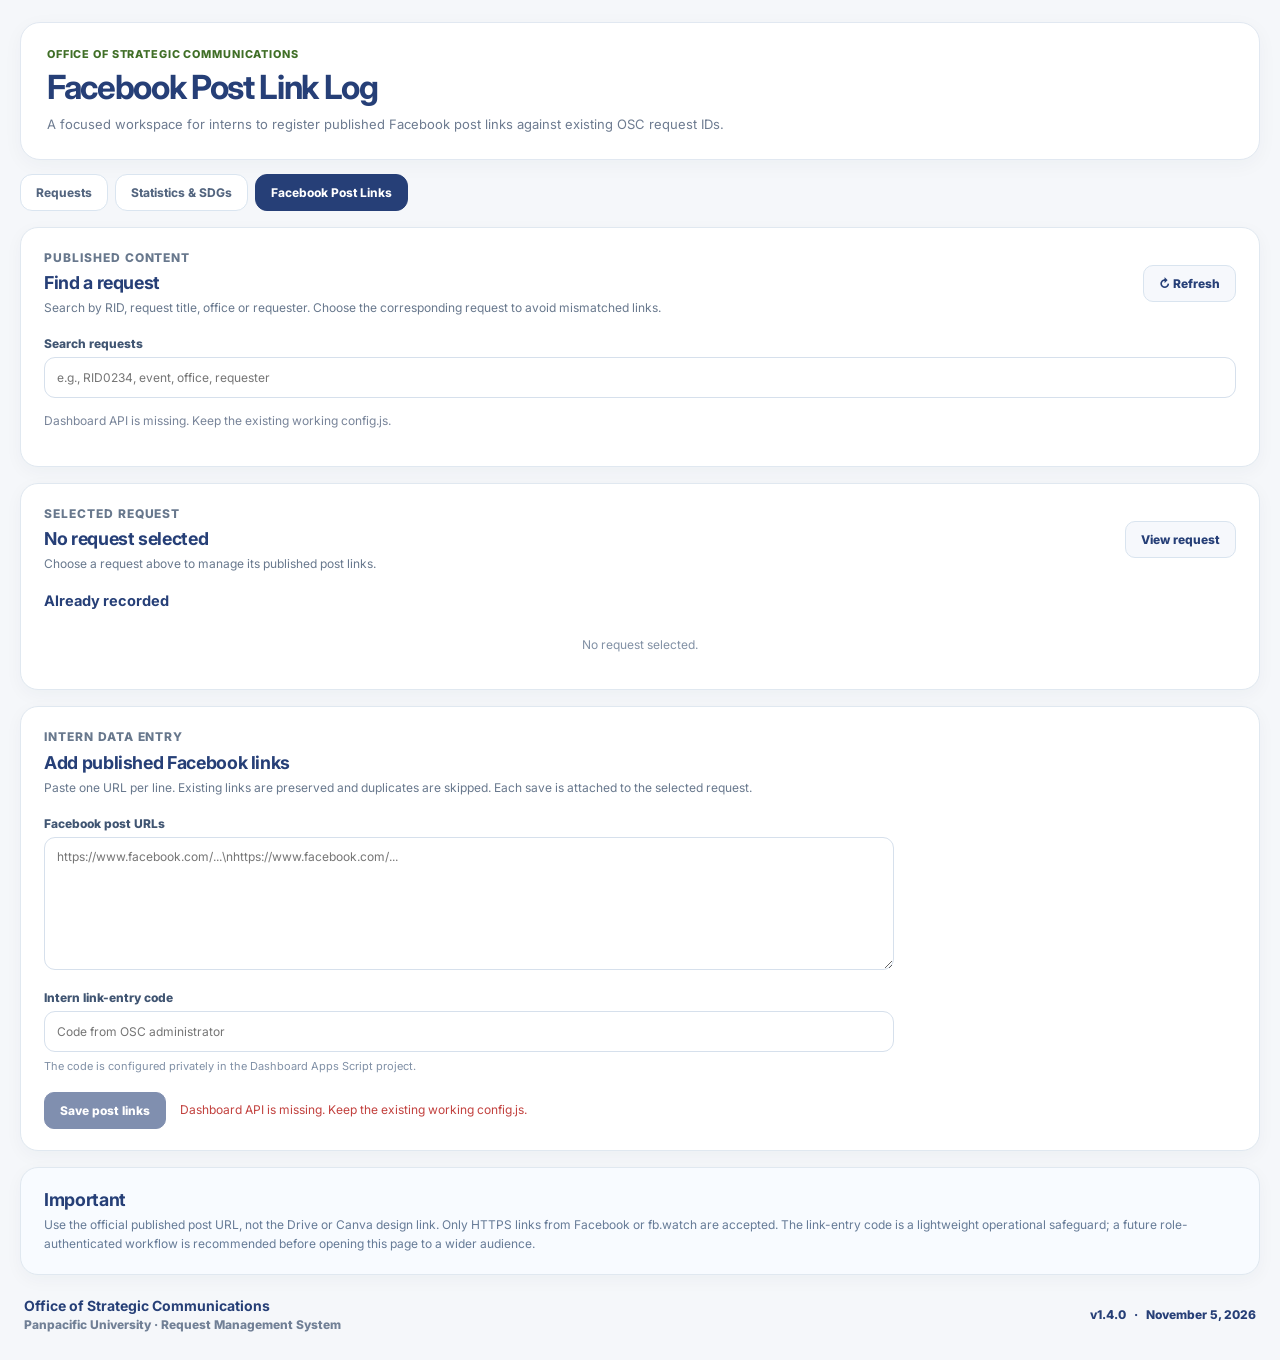
==== facebook-posts.html @ 7d1d8831 "511 Update - Statistics (v1) 511 Update - Statistics (v1)" ====
<!doctype html>
<html lang="en"><head><meta charset="utf-8"><meta name="viewport" content="width=device-width,initial-scale=1">
<title>Facebook Post Link Log · OSC</title>
<link rel="preconnect" href="https://fonts.googleapis.com"><link rel="preconnect" href="https://fonts.gstatic.com" crossorigin>
<link href="https://fonts.googleapis.com/css2?family=Inter:wght@400;500;600;700;800&display=swap" rel="stylesheet">
<link rel="stylesheet" href="style.css"><link rel="stylesheet" href="workspace.css"></head>
<body><div class="app-shell workspace-shell">
<header class="workspace-header"><p class="eyebrow">OFFICE OF STRATEGIC COMMUNICATIONS</p><h1>Facebook Post Link Log</h1><p>A focused workspace for interns to register published Facebook post links against existing OSC request IDs.</p></header>
<nav class="osc-primary-nav" aria-label="OSC workspace navigation">
<a href="index.html" class="osc-nav-link">Requests</a><a href="statistics.html" class="osc-nav-link">Statistics &amp; SDGs</a><a href="facebook-posts.html" class="osc-nav-link current" aria-current="page">Facebook Post Links</a>
</nav>
<main class="workspace-content">
<section class="workspace-surface"><div class="section-head"><div><p class="eyebrow">PUBLISHED CONTENT</p><h2>Find a request</h2><p>Search by RID, request title, office or requester. Choose the corresponding request to avoid mismatched links.</p></div><button id="reloadPosts" class="workspace-button secondary">↻ Refresh</button></div>
  <label for="postRequestSearch" class="workspace-label">Search requests</label><input id="postRequestSearch" type="search" class="workspace-search" placeholder="e.g., RID0234, event, office, requester">
  <p id="postSearchStatus" role="status" class="workspace-feedback">Loading request records…</p>
  <div id="postRequestResults" class="post-results"></div>
</section>
<section class="workspace-surface"><div class="section-head"><div><p class="eyebrow">SELECTED REQUEST</p><h2 id="selectedPostTitle">No request selected</h2><p id="selectedPostDescription">Choose a request above to manage its published post links.</p></div><a id="openSelectedDashboard" href="index.html" class="workspace-button secondary" hidden>View request</a></div>
  <div class="post-links-section"><h3>Already recorded</h3><div id="existingPostLinks" class="existing-post-links"><p class="workspace-empty">No request selected.</p></div></div>
</section>
<section class="workspace-surface"><div class="section-head"><div><p class="eyebrow">INTERN DATA ENTRY</p><h2>Add published Facebook links</h2><p>Paste one URL per line. Existing links are preserved and duplicates are skipped. Each save is attached to the selected request.</p></div></div>
  <form id="postLinkForm" class="post-entry-form"><div><label for="postLinksInput" class="workspace-label">Facebook post URLs</label><textarea id="postLinksInput" rows="6" placeholder="https://www.facebook.com/...\nhttps://www.facebook.com/..." required disabled></textarea></div>
    <div><label for="internPostCode" class="workspace-label">Intern link-entry code</label><input id="internPostCode" type="password" autocomplete="off" placeholder="Code from OSC administrator" required disabled><p class="workspace-help">The code is configured privately in the Dashboard Apps Script project.</p></div>
    <div class="post-entry-actions"><button id="savePostLinks" type="submit" class="workspace-button primary" disabled>Save post links</button><p id="saveLinksFeedback" role="status" class="workspace-feedback"></p></div>
  </form>
</section>
<section class="workspace-surface note-surface"><h2>Important</h2><p>Use the official published post URL, not the Drive or Canva design link. Only HTTPS links from Facebook or fb.watch are accepted. The link-entry code is a lightweight operational safeguard; a future role-authenticated workflow is recommended before opening this page to a wider audience.</p></section>
</main>
<footer class="dashboard-footer osc-footer"><div class="osc-footer-identity"><strong>Office of Strategic Communications</strong><span>Panpacific University · Request Management System</span></div><div class="osc-footer-meta"><span>v1.4.0</span><span class="footer-dot">·</span><span>November 5, 2026</span></div></footer></div><script src="config.js"></script><script src="facebook-posts.js"></script></body></html>
---- style.css ----
:root {
  --brand-green: #406f27;
  --brand-green-hover: #365e21;
  --brand-blue: #263f77;
  --brand-blue-hover: #1f3463;
  --brand-blue-soft: rgba(38, 63, 119, 0.08);
  --bg: #f5f7fa;
  --surface: #ffffff;
  --border: #e4e8ed;
  --text: #2A2A2A;
  --muted: #7a818c;
  --danger: #c53030;
  --warning: #b7791f;
  --success: #2f855a;
  --radius: 22px;
  --radius-sm: 14px;
  --shadow: 0 8px 24px rgba(25, 39, 68, 0.07);
  --shadow-heavy: 0 18px 48px rgba(25, 39, 68, 0.16);
  --transition: 0.2s ease;
}

* {
  box-sizing: border-box;
  margin: 0;
  padding: 0;
}

html {
  scroll-behavior: smooth;
}

body {
  font-family: 'Inter', Arial, sans-serif;
  background: var(--bg);
  color: var(--text);
  min-height: 100vh;
  padding: 34px 16px;
}

button,
input,
select,
textarea {
  font-family: inherit;
}

button {
  cursor: pointer;
}

.hidden {
  display: none !important;
}

.app-shell {
  width: 100%;
  max-width: 1280px;
  margin: 0 auto;
}

.dashboard-header {
  background: rgba(255,255,255,.96);
  border: 1px solid var(--border);
  border-radius: var(--radius);
  padding: 32px;
  box-shadow: var(--shadow);
  margin-bottom: 22px;
  display: flex;
  justify-content: space-between;
  align-items: center;
  gap: 24px;
}

.eyebrow {
  font-size: 0.75rem;
  font-weight: 800;
  letter-spacing: 0.08em;
  text-transform: uppercase;
  color: var(--brand-green);
  margin-bottom: 8px;
}

.dashboard-header h1 {
  font-size: clamp(1.8rem, 4vw, 2.7rem);
  line-height: 1.05;
  font-weight: 800;
  color: var(--brand-blue);
  margin-bottom: 10px;
}

.header-description {
  color: var(--muted);
  line-height: 1.6;
  max-width: 720px;
}

.header-actions {
  display: flex;
  align-items: center;
  gap: 10px;
  flex-shrink: 0;
}

.summary-grid {
  display: grid;
  grid-template-columns: repeat(4, 1fr);
  gap: 16px;
  margin-bottom: 22px;
}

.summary-card {
  background: rgba(255,255,255,.96);
  border: 1px solid var(--border);
  border-radius: var(--radius);
  padding: 22px;
  box-shadow: var(--shadow);
  position: relative;
  overflow: hidden;
}

.summary-card::after {
  content: "";
  position: absolute;
  width: 92px;
  height: 92px;
  right: -32px;
  top: -32px;
  border-radius: 999px;
  background: rgba(64,111,39,.08);
}

.summary-label {
  display: block;
  color: var(--muted);
  font-size: 0.8rem;
  font-weight: 800;
  text-transform: uppercase;
  letter-spacing: 0.05em;
  margin-bottom: 10px;
}

.summary-card strong {
  display: block;
  color: var(--brand-blue);
  font-size: 2.2rem;
  line-height: 1;
  font-weight: 800;
  margin-bottom: 8px;
}

.summary-card p {
  color: var(--muted);
  font-size: 0.86rem;
  line-height: 1.5;
}

.dashboard-card {
  background: rgba(255,255,255,.96);
  border: 1px solid var(--border);
  border-radius: var(--radius);
  padding: 28px;
  box-shadow: var(--shadow);
}

.new-requests-panel {
  border: 1.5px solid rgba(183, 121, 31, 0.28);
  background:
    radial-gradient(circle at top left, rgba(183, 121, 31, 0.08), transparent 28%),
    #fffdf8;
  border-radius: var(--radius);
  padding: 24px;
  margin-bottom: 26px;
}

.panel-heading {
  display: flex;
  justify-content: space-between;
  align-items: flex-start;
  gap: 18px;
  margin-bottom: 18px;
}

.panel-heading h2 {
  color: var(--brand-blue);
  font-size: 1.35rem;
  font-weight: 800;
  margin-bottom: 6px;
}

.panel-heading p {
  color: var(--muted);
  line-height: 1.6;
  font-size: 0.92rem;
  max-width: 760px;
}

.panel-count {
  min-width: 44px;
  height: 44px;
  border-radius: 999px;
  background: #fff8e6;
  color: var(--warning);
  border: 1px solid #f4dfaa;
  display: grid;
  place-items: center;
  font-weight: 800;
  font-size: 1rem;
  flex-shrink: 0;
}

.compact-table table {
  min-width: 920px;
}

.compact-table td {
  padding-top: 14px;
  padding-bottom: 14px;
}

.toolbar {
  display: flex;
  justify-content: space-between;
  gap: 20px;
  align-items: flex-start;
  margin-bottom: 22px;
}

.toolbar h2 {
  font-size: 1.45rem;
  font-weight: 800;
  color: var(--brand-blue);
  margin-bottom: 6px;
}

.toolbar p {
  color: var(--muted);
  line-height: 1.5;
  font-size: 0.92rem;
}

.toolbar-controls {
  display: flex;
  gap: 10px;
  align-items: center;
  min-width: 500px;
}

input,
select,
textarea {
  width: 100%;
  padding: 14px 15px;
  border: 1.5px solid var(--border);
  border-radius: 14px;
  font-size: 0.92rem;
  outline: none;
  background: #f9fafb;
  color: var(--text);
  transition: var(--transition);
}

textarea {
  resize: vertical;
}

input:focus,
select:focus,
textarea:focus {
  border-color: var(--brand-green);
  background: #ffffff;
  box-shadow: 0 0 0 4px rgba(64,111,39,.14);
}

label {
  font-size: 0.8rem;
  font-weight: 800;
  color: var(--brand-blue);
  margin-bottom: 8px;
}

.tabs {
  display: flex;
  flex-wrap: wrap;
  gap: 10px;
  padding: 8px;
  background: #f9fafb;
  border: 1px solid var(--border);
  border-radius: 999px;
  margin-bottom: 22px;
}

.tab-btn {
  border: none;
  background: transparent;
  color: var(--muted);
  padding: 12px 18px;
  border-radius: 999px;
  font-size: 0.88rem;
  font-weight: 800;
  transition: var(--transition);
}

.tab-btn:hover {
  background: rgba(38, 63, 119, 0.06);
  color: var(--brand-blue);
}

.tab-btn.active {
  background: var(--brand-blue);
  color: #ffffff;
  box-shadow: 0 8px 18px rgba(38,63,119,.18);
}

.table-wrap {
  width: 100%;
  overflow-x: auto;
  border: 1px solid var(--border);
  border-radius: 18px;
  background: #ffffff;
}

table {
  width: 100%;
  border-collapse: collapse;
  min-width: 980px;
}

thead {
  background: #f9fafb;
}

th {
  text-align: left;
  padding: 0;
  color: var(--brand-blue);
  font-size: 0.76rem;
  font-weight: 800;
  text-transform: uppercase;
  letter-spacing: 0.04em;
  border-bottom: 1px solid var(--border);
  white-space: nowrap;
}

th:last-child {
  padding: 16px 14px;
}

.new-requests-panel th {
  padding: 16px 14px;
}

.sort-btn {
  width: 100%;
  border: none;
  background: transparent;
  color: var(--brand-blue);
  padding: 16px 14px;
  text-align: left;
  font-size: 0.76rem;
  font-weight: 800;
  text-transform: uppercase;
  letter-spacing: 0.04em;
  display: inline-flex;
  align-items: center;
  justify-content: flex-start;
  gap: 6px;
  transition: var(--transition);
}

.sort-btn:hover {
  background: rgba(38, 63, 119, 0.06);
  color: var(--brand-green);
}

.sort-btn.active {
  color: var(--brand-green);
  background: rgba(64,111,39,.08);
}

.sort-indicator {
  color: var(--muted);
  font-size: 0.75rem;
  font-weight: 800;
  line-height: 1;
}

.sort-btn.active .sort-indicator {
  color: var(--brand-green);
}

td {
  padding: 16px 14px;
  border-bottom: 1px solid var(--border);
  vertical-align: middle;
  color: var(--text);
  font-size: 0.9rem;
}

tbody tr {
  transition: var(--transition);
}

tbody tr:hover {
  background: #fbfcfd;
}

tbody tr:last-child td {
  border-bottom: none;
}

.request-title {
  font-weight: 800;
  color: var(--brand-blue);
  line-height: 1.35;
  margin-bottom: 4px;
  max-width: 300px;
}

.request-meta {
  color: var(--muted);
  font-size: 0.78rem;
  line-height: 1.4;
}

.tracking-text {
  font-weight: 800;
  color: var(--brand-green);
  white-space: nowrap;
}

.date-needed {
  font-weight: 700;
  color: var(--text);
  white-space: nowrap;
}

.date-needed.overdue {
  color: var(--danger);
}

.assigned-text {
  font-weight: 700;
  color: var(--text);
}

.assigned-empty {
  color: var(--warning);
  font-weight: 800;
}

.empty-cell {
  text-align: center;
  color: var(--muted);
  font-weight: 700;
  padding: 34px 14px;
}

.badge {
  display: inline-flex;
  align-items: center;
  justify-content: center;
  min-height: 30px;
  padding: 7px 11px;
  border-radius: 999px;
  font-size: 0.74rem;
  font-weight: 800;
  line-height: 1;
  white-space: nowrap;
  border: 1px solid transparent;
}

.badge.pending {
  background: #fff8e6;
  color: #9a6500;
  border-color: #f4dfaa;
}

.badge.ongoing {
  background: #eaf1ff;
  color: var(--brand-blue);
  border-color: #cfdaf7;
}

.badge.for-review {
  background: #f4edff;
  color: #5b35a6;
  border-color: #dfd0ff;
}

.badge.revision {
  background: #fff3e8;
  color: #b45309;
  border-color: #fed7aa;
}

.badge.completed {
  background: #eef7e9;
  color: var(--brand-green);
  border-color: #cde7c0;
}

.badge.on-hold {
  background: #f1f5f9;
  color: #475569;
  border-color: #dbe3ea;
}

.badge.cancelled {
  background: #fff0f0;
  color: var(--danger);
  border-color: #ffc9c9;
}

.badge.open {
  background: #eaf1ff;
  color: var(--brand-blue);
  border-color: #cfdaf7;
}

.badge.closed {
  background: #eef7e9;
  color: var(--brand-green);
  border-color: #cde7c0;
}

.badge.blank {
  background: #f8fafc;
  color: var(--muted);
  border-color: var(--border);
}

.badge.overdue {
  background: #fff0f0;
  color: var(--danger);
  border-color: #ffc9c9;
}

.primary-btn,
.secondary-btn,
.complete-btn,
.table-btn,
.icon-btn,
.admin-summary-toggle,
.mini-close-btn {
  border: none;
  font-size: 0.9rem;
  font-weight: 800;
  transition: var(--transition);
}

.primary-btn {
  padding: 14px 18px;
  border-radius: 999px;
  background: var(--brand-green);
  color: #ffffff;
}

.primary-btn:hover {
  background: var(--brand-green-hover);
  transform: translateY(-1px);
}

.secondary-btn {
  padding: 13px 17px;
  border-radius: 999px;
  background: #f9fafb;
  color: var(--brand-blue);
  border: 1.5px solid var(--border);
}

.secondary-btn:hover {
  background: #ffffff;
  border-color: rgba(38,63,119,.25);
  transform: translateY(-1px);
}

.complete-btn {
  padding: 14px 18px;
  border-radius: 999px;
  background: var(--brand-green);
  color: #ffffff;
  white-space: nowrap;
}

.complete-btn:hover {
  background: var(--brand-green-hover);
  transform: translateY(-1px);
}

.table-btn {
  padding: 10px 13px;
  border-radius: 999px;
  background: var(--brand-blue);
  color: #ffffff;
  white-space: nowrap;
}

.table-btn:hover {
  background: var(--brand-blue-hover);
  transform: translateY(-1px);
}

.icon-btn {
  width: 42px;
  height: 42px;
  border-radius: 999px;
  background: #f9fafb;
  color: var(--brand-blue);
  border: 1.5px solid var(--border);
  font-size: 1.5rem;
  line-height: 1;
}

.icon-btn:hover {
  background: #ffffff;
  transform: translateY(-1px);
}

.modal {
  position: fixed;
  inset: 0;
  z-index: 9999;
  padding: 20px;
  display: flex;
  align-items: center;
  justify-content: center;
}

.modal-backdrop {
  position: absolute;
  inset: 0;
  background: rgba(245, 247, 250, 0.88);
}

.modal-card {
  position: relative;
  z-index: 2;
  width: min(1120px, 100%);
  max-height: 92vh;
  display: flex;
  flex-direction: column;
  background: #ffffff;
  border: 1px solid var(--border);
  border-radius: 28px;
  box-shadow: var(--shadow-heavy);
  overflow: hidden;
}

.modal-header {
  padding: 28px 30px;
  border-bottom: 1px solid var(--border);
  display: flex;
  justify-content: space-between;
  gap: 20px;
  align-items: flex-start;
  background:
    radial-gradient(circle at top left, rgba(64,111,39,.08), transparent 32%),
    #ffffff;
}

.modal-header h2 {
  font-size: 1.55rem;
  line-height: 1.2;
  color: var(--brand-blue);
  font-weight: 800;
  margin-bottom: 8px;
}

.modal-header p {
  color: var(--muted);
  line-height: 1.5;
}

.modal-body {
  padding: 26px 30px;
  overflow-y: auto;
}

.modal-section {
  border: 1px solid var(--border);
  border-radius: 22px;
  background: #ffffff;
  padding: 24px;
  margin-bottom: 18px;
}

.modal-section h3 {
  color: var(--brand-blue);
  font-size: 1.05rem;
  font-weight: 800;
  margin-bottom: 14px;
}

.modal-section p {
  color: var(--muted);
  line-height: 1.6;
  font-size: 0.92rem;
}

.action-section {
  display: flex;
  justify-content: space-between;
  gap: 18px;
  align-items: center;
  background: #f9fafb;
}

.edit-grid {
  display: grid;
  grid-template-columns: repeat(2, 1fr);
  gap: 18px;
}

.field {
  display: flex;
  flex-direction: column;
}

.field.full {
  grid-column: span 2;
}

.details-grid {
  display: grid;
  grid-template-columns: repeat(2, 1fr);
  gap: 14px;
}

.detail-item {
  background: #f9fafb;
  border: 1px solid var(--border);
  border-radius: 16px;
  padding: 16px;
}

.detail-item.full {
  grid-column: span 2;
}

.detail-label {
  display: block;
  color: var(--muted);
  font-size: 0.72rem;
  font-weight: 800;
  text-transform: uppercase;
  letter-spacing: 0.05em;
  margin-bottom: 7px;
}

.detail-value {
  color: var(--text);
  font-size: 0.92rem;
  font-weight: 600;
  line-height: 1.55;
  word-break: break-word;
  white-space: pre-wrap;
}

.detail-value a {
  color: var(--brand-blue);
  font-weight: 800;
  text-decoration: none;
}

.detail-value a:hover {
  text-decoration: underline;
}

.modal-footer {
  padding: 20px 30px;
  border-top: 1px solid var(--border);
  background: #ffffff;
  display: flex;
  justify-content: space-between;
  align-items: center;
  gap: 18px;
}

#modalMessage {
  font-size: 0.9rem;
  font-weight: 800;
  color: var(--muted);
}

#modalMessage.success {
  color: var(--brand-green);
}

#modalMessage.error {
  color: var(--danger);
}

.modal-actions {
  display: flex;
  justify-content: flex-end;
  gap: 10px;
}

/* ADMIN SUMMARY DRAWER */

body.drawer-open { overflow: hidden; }

.floating-icon-btn {
  width: 56px;
  height: 56px;
  border: none;
  border-radius: 999px;
  display: grid;
  place-items: center;
  background: var(--brand-blue);
  color: #ffffff;
  box-shadow: var(--shadow-heavy);
  font-size: 1.15rem;
  font-weight: 800;
  transition: var(--transition);
}

.floating-icon-btn:hover {
  background: var(--brand-blue-hover);
  transform: translateY(-2px);
}

.floating-icon-btn:disabled {
  cursor: wait;
  opacity: 0.72;
}

.right-floating-actions {
  position: fixed;
  right: 24px;
  bottom: 24px;
  z-index: 9902;
  display: grid;
  gap: 12px;
}

.admin-summary-toggle,
.refresh-floating-btn {
  position: static;
}

.admin-summary-toggle[aria-expanded="true"],
.changelog-toggle[aria-expanded="true"] {
  background: var(--brand-green);
}

.refresh-floating-btn.is-refreshing span {
  display: inline-block;
  animation: refreshSpin 0.75s linear infinite;
}

@keyframes refreshSpin {
  to {
    transform: rotate(360deg);
  }
}

.changelog-toggle {
  position: fixed;
  left: 24px;
  bottom: 24px;
  z-index: 9902;
}

.drawer-overlay {
  position: fixed;
  inset: 0;
  z-index: 9899;
  background: rgba(21, 31, 49, 0.28);
  opacity: 0;
  visibility: hidden;
  transition: opacity 0.2s ease, visibility 0.2s ease;
}

.drawer-overlay.visible { opacity: 1; visibility: visible; }

.admin-summary-drawer {
  position: fixed;
  top: 0;
  right: 0;
  z-index: 9901;
  width: min(430px, 92vw);
  height: 100vh;
  background: #ffffff;
  border-left: 1px solid var(--border);
  box-shadow: -12px 0 36px rgba(25, 39, 68, 0.12);
  display: flex;
  flex-direction: column;
  transform: translateX(102%);
  transition: transform 0.24s ease;
  will-change: transform;
}

.admin-summary-drawer.open { transform: translateX(0); }

.admin-summary-header {
  padding: 24px 22px 18px;
  border-bottom: 1px solid var(--border);
  display: flex;
  justify-content: space-between;
  gap: 14px;
  align-items: flex-start;
  background: #ffffff;
}

.admin-summary-header h2 { color: var(--brand-blue); font-size: 1.3rem; font-weight: 800; margin-bottom: 6px; }
.admin-summary-header p:not(.eyebrow) { color: var(--muted); font-size: 0.82rem; line-height: 1.45; }

.mini-close-btn {
  width: 38px;
  height: 38px;
  border-radius: 999px;
  background: #f7f9fb;
  color: var(--brand-blue);
  border: 1px solid var(--border);
  font-size: 1.25rem;
  flex-shrink: 0;
}

.mini-close-btn:hover { background: #ffffff; border-color: rgba(38,63,119,.22); }

.admin-summary-body { padding: 20px 22px 28px; overflow-y: auto; overscroll-behavior: contain; }

.form-availability-section {
  padding-bottom: 22px;
  border-bottom: 1px solid var(--border);
}

.form-availability-heading {
  display: flex;
  justify-content: space-between;
  align-items: flex-start;
  gap: 14px;
  margin-bottom: 12px;
}

.form-availability-heading h3 { margin-bottom: 4px; }
.form-availability-heading p { color: var(--muted); font-size: 0.78rem; line-height: 1.45; }

.form-availability-badge {
  flex-shrink: 0;
  padding: 6px 9px;
  border-radius: 999px;
  font-size: 0.66rem;
  font-weight: 800;
  text-transform: uppercase;
  letter-spacing: 0.04em;
  border: 1px solid var(--border);
}

.form-availability-badge.open { color: var(--brand-green); background: #eef7e9; border-color: #cde7c0; }
.form-availability-badge.closed { color: var(--danger); background: #fff0f0; border-color: #ffc9c9; }
.form-availability-badge.loading { color: var(--muted); background: #f7f9fb; }

.form-availability-card {
  background: #f7f9fb;
  border: 1px solid var(--border);
  border-radius: 16px;
  padding: 15px;
}

.form-toggle-row {
  display: flex;
  justify-content: space-between;
  align-items: center;
  gap: 16px;
  margin-bottom: 14px;
}

.form-toggle-row strong { display: block; color: var(--brand-blue); font-size: 0.86rem; margin-bottom: 4px; }
.form-toggle-row span:not(.availability-slider) { display: block; color: var(--muted); font-size: 0.75rem; line-height: 1.4; }

.availability-switch { position: relative; width: 48px; height: 28px; flex-shrink: 0; }
.availability-switch input { position: absolute; opacity: 0; pointer-events: none; }
.availability-slider { position: absolute; inset: 0; border-radius: 999px; background: #cbd5df; transition: var(--transition); }
.availability-slider::after { content: ''; position: absolute; width: 20px; height: 20px; left: 4px; top: 4px; border-radius: 50%; background: #fff; box-shadow: 0 2px 7px rgba(0,0,0,.18); transition: var(--transition); }
.availability-switch input:checked + .availability-slider { background: var(--brand-green); }
.availability-switch input:checked + .availability-slider::after { transform: translateX(20px); }
.availability-switch input:disabled + .availability-slider { opacity: .6; cursor: wait; }

.form-closed-message-label { display: block; color: var(--brand-blue); font-size: 0.75rem; font-weight: 800; margin: 0 0 7px; }
.form-availability-card textarea { min-height: 88px; font-size: 0.8rem; padding: 11px 12px; background: #fff; }

.form-availability-actions { display: flex; justify-content: space-between; align-items: center; gap: 10px; margin-top: 10px; }
.form-availability-actions p { color: var(--muted); font-size: 0.72rem; line-height: 1.35; }
.form-availability-actions p.success { color: var(--brand-green); }
.form-availability-actions p.error { color: var(--danger); }

.form-status-save-btn { border: 0; border-radius: 999px; padding: 10px 13px; background: var(--brand-blue); color: #fff; font: inherit; font-size: 0.74rem; font-weight: 800; white-space: nowrap; }
.form-status-save-btn:hover { background: var(--brand-blue-hover); }
.form-status-save-btn:disabled { opacity: .55; cursor: wait; }

.admin-summary-section { margin-bottom: 24px; content-visibility: auto; contain-intrinsic-size: 180px; }
.admin-summary-section:last-child { margin-bottom: 0; }
.admin-summary-section h3 { color: var(--brand-blue); font-size: 0.94rem; font-weight: 800; margin-bottom: 11px; }

.mini-stat-grid { display: grid; grid-template-columns: repeat(3, 1fr); gap: 9px; }
.mini-stat-card { background: #f7f9fb; border: 1px solid var(--border); border-radius: 14px; padding: 12px 9px; text-align: center; }
.mini-stat-card strong { display: block; color: var(--brand-blue); font-size: 1.15rem; font-weight: 800; margin-bottom: 4px; }
.mini-stat-card span { color: var(--muted); font-size: 0.67rem; font-weight: 800; text-transform: uppercase; line-height: 1.2; }

.summary-list { display: grid; gap: 11px; }
.summary-list-item { display: grid; gap: 6px; }
.summary-list-row { display: flex; justify-content: space-between; gap: 12px; color: var(--text); font-size: 0.84rem; font-weight: 700; }
.summary-list-row span { overflow: hidden; text-overflow: ellipsis; white-space: nowrap; }
.summary-list-row strong { color: var(--brand-blue); flex-shrink: 0; }
.summary-bar { height: 7px; border-radius: 999px; background: #edf1f5; overflow: hidden; }
.summary-bar span { display: block; height: 100%; border-radius: inherit; background: var(--brand-green); }
.summary-empty { color: var(--muted); font-size: 0.85rem; font-weight: 700; }

.dashboard-footer { text-align: center; padding: 18px 8px 0; display: grid; gap: 4px; }
.dashboard-footer p { color: var(--muted); font-size: 0.82rem; line-height: 1.45; }
.dashboard-footer span { color: var(--brand-blue); font-weight: 800; }


/* CHANGELOG DRAWER */

.changelog-drawer {
  position: fixed;
  top: 0;
  left: 0;
  z-index: 9901;
  width: min(430px, 92vw);
  height: 100vh;
  background: #ffffff;
  border-right: 1px solid var(--border);
  box-shadow: 12px 0 36px rgba(25, 39, 68, 0.12);
  display: flex;
  flex-direction: column;
  transform: translateX(-102%);
  transition: transform 0.24s ease;
  will-change: transform;
}

.changelog-drawer.open {
  transform: translateX(0);
}

.changelog-header {
  padding: 24px 22px 18px;
  border-bottom: 1px solid var(--border);
  display: flex;
  justify-content: space-between;
  gap: 14px;
  align-items: flex-start;
}

.changelog-header h2 {
  color: var(--brand-blue);
  font-size: 1.3rem;
  font-weight: 800;
  margin-bottom: 6px;
}

.changelog-header p:not(.eyebrow) {
  color: var(--muted);
  font-size: 0.82rem;
  line-height: 1.45;
}

.changelog-list {
  padding: 20px 22px 28px;
  overflow-y: auto;
  overscroll-behavior: contain;
  display: grid;
  gap: 14px;
}

.changelog-entry {
  border: 1px solid var(--border);
  border-radius: 18px;
  background: #ffffff;
  padding: 17px;
}

.changelog-entry.latest {
  border-color: rgba(64, 111, 39, 0.32);
  background: #fbfdf9;
}

.changelog-entry-top {
  display: flex;
  align-items: center;
  justify-content: space-between;
  gap: 10px;
  margin-bottom: 7px;
}

.changelog-version {
  color: var(--brand-blue);
  font-size: 0.78rem;
  font-weight: 800;
}

.latest-badge {
  padding: 5px 8px;
  border-radius: 999px;
  background: #eef7e9;
  color: var(--brand-green);
  border: 1px solid #cde7c0;
  font-size: 0.64rem;
  font-weight: 800;
  text-transform: uppercase;
  letter-spacing: 0.04em;
}

.changelog-date {
  color: var(--muted);
  font-size: 0.75rem;
  font-weight: 600;
  margin-bottom: 8px;
}

.changelog-entry h3 {
  color: var(--brand-blue);
  font-size: 0.96rem;
  font-weight: 800;
  margin-bottom: 10px;
}

.changelog-entry ul {
  padding-left: 18px;
  color: var(--muted);
  display: grid;
  gap: 7px;
}

.changelog-entry li {
  font-size: 0.82rem;
  line-height: 1.48;
}

.loading-overlay {
  position: fixed;
  inset: 0;
  z-index: 10000;
  display: flex;
  align-items: center;
  justify-content: center;
  background: rgba(245, 247, 250, 0.75);
  padding: 20px;
}

.loading-card {
  width: 100%;
  max-width: 320px;
  background: #ffffff;
  border: 1px solid var(--border);
  border-radius: 24px;
  padding: 28px;
  box-shadow: var(--shadow-heavy);
  text-align: center;
}

.loading-card p {
  color: var(--muted);
  font-weight: 800;
  margin-top: 14px;
}

.loader {
  width: 42px;
  height: 42px;
  border: 4px solid #eef2f7;
  border-top-color: var(--brand-green);
  border-radius: 999px;
  margin: 0 auto;
  animation: spin 0.85s linear infinite;
}

@keyframes spin {
  to {
    transform: rotate(360deg);
  }
}

.toast {
  position: fixed;
  right: 22px;
  bottom: 22px;
  z-index: 10001;
  max-width: 360px;
  background: var(--brand-blue);
  color: #ffffff;
  border-radius: 18px;
  padding: 15px 18px;
  box-shadow: var(--shadow-heavy);
  animation: toastIn 0.25s ease;
}

.toast p {
  color: #ffffff;
  font-size: 0.9rem;
  font-weight: 800;
  line-height: 1.4;
}

.toast.success {
  background: var(--brand-green);
}

.toast.error {
  background: var(--danger);
}

@keyframes toastIn {
  from {
    opacity: 0;
    transform: translateY(12px);
  }

  to {
    opacity: 1;
    transform: translateY(0);
  }
}

@media (max-width: 1000px) {
  .summary-grid {
    grid-template-columns: repeat(2, 1fr);
  }

  .toolbar {
    flex-direction: column;
  }

  .toolbar-controls {
    width: 100%;
    min-width: 0;
  }
}

@media (max-width: 760px) {
  body {
    padding: 24px 12px;
  }

  .dashboard-header,
  .dashboard-card {
    padding: 24px;
  }

  .dashboard-header {
    flex-direction: column;
    align-items: flex-start;
  }

  .header-actions,
  .header-actions button {
    width: 100%;
  }

  .summary-grid {
    grid-template-columns: 1fr;
  }

  .panel-heading {
    flex-direction: column;
  }

  .panel-count {
    align-self: flex-start;
  }

  .toolbar-controls {
    flex-direction: column;
  }

  .tabs {
    border-radius: 18px;
  }

  .tab-btn {
    flex: 1 1 calc(50% - 10px);
  }

  .modal {
    padding: 10px;
    align-items: flex-end;
  }

  .modal-card {
    max-height: 94vh;
    border-radius: 24px 24px 0 0;
  }

  .modal-header,
  .modal-body,
  .modal-footer {
    padding-left: 20px;
    padding-right: 20px;
  }

  .action-section,
  .modal-footer {
    flex-direction: column;
    align-items: stretch;
  }

  .edit-grid,
  .details-grid {
    grid-template-columns: 1fr;
  }

  .field.full,
  .detail-item.full {
    grid-column: span 1;
  }

  .modal-actions {
    width: 100%;
    flex-direction: column;
  }

  .primary-btn,
  .secondary-btn,
  .complete-btn {
    width: 100%;
  }

  .right-floating-actions {
    right: 16px;
    bottom: 16px;
  }

  .changelog-toggle {
    left: 16px;
    bottom: 16px;
  }

  .floating-icon-btn {
    width: 52px;
    height: 52px;
  }

  .admin-summary-drawer,
  .changelog-drawer {
    width: min(390px, 94vw);
  }

  .mini-stat-grid {
    grid-template-columns: repeat(2, 1fr);
  }

  .toast {
    right: 12px;
    left: 12px;
    bottom: 12px;
    max-width: none;
  }
}

@media (max-width: 460px) {
  .dashboard-header h1 {
    font-size: 1.65rem;
  }

  .summary-card strong {
    font-size: 1.9rem;
  }

  .tab-btn {
    flex-basis: 100%;
  }
}

/* Lightweight rendering helpers */
.summary-grid,
.new-requests-panel,
.dashboard-card {
  content-visibility: auto;
  contain-intrinsic-size: 420px;
}

@media (prefers-reduced-motion: reduce) {
  *, *::before, *::after {
    scroll-behavior: auto !important;
    transition: none !important;
    animation: none !important;
  }
}


/* Student request row highlight */
tbody tr.student-request-row td {
  background: #f3faef;
}

tbody tr.student-request-row:hover td {
  background: #edf7e7;
}

tbody tr.student-request-row td:first-child {
  box-shadow: inset 5px 0 0 var(--brand-green);
}

tbody tr.student-request-row .tracking-text {
  color: #3b7226;
}

.student-request-meta {
  display: inline-flex;
  align-items: center;
  width: fit-content;
  margin-top: 6px;
  padding: 4px 9px;
  border-radius: 999px;
  background: rgba(64, 111, 39, 0.11);
  color: var(--brand-green);
  font-size: 0.68rem;
  font-weight: 800;
  letter-spacing: 0.02em;
  text-transform: uppercase;
}


/****************************************************
 * v1.3.9 Compact UI refinements
 ****************************************************/

:root {
  --radius: 18px;
  --radius-sm: 12px;
  --shadow: 0 6px 18px rgba(25, 39, 68, 0.055);
}

body {
  padding: 22px 14px;
  font-size: 14px;
}

.app-shell {
  max-width: 1240px;
}

.dashboard-header {
  padding: 22px 24px;
  margin-bottom: 16px;
  gap: 18px;
}

.eyebrow {
  font-size: 0.68rem;
  margin-bottom: 6px;
}

.dashboard-header h1 {
  font-size: clamp(1.48rem, 3vw, 2.15rem);
  margin-bottom: 7px;
}

.header-description {
  font-size: 0.88rem;
  line-height: 1.45;
}

.summary-grid {
  gap: 12px;
  margin-bottom: 16px;
}

.summary-card {
  padding: 16px 17px;
}

.summary-label {
  font-size: 0.68rem;
  margin-bottom: 7px;
}

.summary-card strong {
  font-size: 1.78rem;
  margin-bottom: 5px;
}

.summary-card p {
  font-size: 0.76rem;
  line-height: 1.4;
}

.dashboard-card,
.new-requests-panel {
  padding: 20px;
}

.panel-heading {
  margin-bottom: 14px;
}

.panel-heading h2,
.view-heading h2 {
  font-size: 1.12rem;
}

.panel-heading p,
.view-heading p {
  font-size: 0.82rem;
  line-height: 1.45;
}

.toolbar {
  padding: 14px;
  gap: 12px;
}

.search-filter,
.toolbar input,
.toolbar select {
  font-size: 0.82rem;
}

.tabs {
  gap: 8px;
  margin: 14px 0;
}

.tab-btn {
  min-height: 36px;
  padding: 0 13px;
  font-size: 0.76rem;
}

table {
  font-size: 0.8rem;
}

th,
td {
  padding: 11px 12px;
}

.compact-table td {
  padding-top: 10px;
  padding-bottom: 10px;
}

.sort-btn {
  font-size: 0.68rem;
}

.tracking-text {
  font-size: 0.78rem;
}

.request-title {
  font-size: 0.83rem;
}

.request-meta {
  font-size: 0.72rem;
}

.badge {
  padding: 5px 8px;
  font-size: 0.66rem;
}

.table-btn {
  min-height: 32px;
  padding: 0 10px;
  font-size: 0.72rem;
}

.modal-card {
  max-width: 980px;
}

.modal-header {
  padding: 20px 22px;
}

.modal-header h2 {
  font-size: 1.2rem;
}

.modal-body {
  padding: 18px 22px;
  gap: 16px;
}

.modal-section {
  padding: 16px;
}

.modal-section h3 {
  font-size: 0.98rem;
}

.edit-grid,
.details-grid {
  gap: 12px;
}

.field label,
.detail-label {
  font-size: 0.68rem;
}

.field input,
.field select,
.field textarea {
  min-height: 39px;
  font-size: 0.82rem;
}

.detail-item {
  padding: 12px;
}

.detail-value {
  font-size: 0.82rem;
}

.modal-footer {
  padding: 16px 22px;
}

.admin-summary-drawer,
.changelog-drawer {
  width: min(390px, calc(100vw - 22px));
}

.admin-summary-header,
.changelog-header {
  padding: 20px;
}

.admin-summary-header h2,
.changelog-header h2 {
  font-size: 1.18rem;
}

.admin-summary-body,
.changelog-body {
  padding: 18px;
  gap: 14px;
}

.admin-summary-section {
  padding: 15px;
}

/****************************************************
 * v1.3.9 Archive / Hide Requests
 ****************************************************/

.management-action-buttons {
  display: flex;
  align-items: center;
  gap: 10px;
  flex-wrap: wrap;
}

.archive-btn {
  min-height: 42px;
  border: 0;
  border-radius: 999px;
  padding: 0 16px;
  background: #eef2f7;
  color: #4a5568;
  font-size: 0.8rem;
  font-weight: 800;
  transition: var(--transition);
}

.archive-btn:hover {
  background: #e2e8f0;
  color: #263f77;
}

.archive-btn.restore-mode {
  background: #eff8ea;
  color: var(--brand-green);
}

.archive-btn.restore-mode:hover {
  background: #e3f3dc;
}

.archive-shortcut-card {
  display: flex;
  align-items: center;
  justify-content: space-between;
  gap: 14px;
  padding: 14px;
  border: 1px solid #dfe6ee;
  border-radius: 14px;
  background: #f8fafc;
}

.archive-shortcut-card h3 {
  margin-bottom: 4px;
}

.archive-shortcut-card p {
  color: var(--muted);
  font-size: 0.78rem;
  line-height: 1.45;
}

.archive-shortcut-btn {
  min-height: 36px;
  border: 0;
  border-radius: 999px;
  padding: 0 13px;
  background: var(--brand-blue);
  color: #ffffff;
  font-size: 0.74rem;
  font-weight: 800;
  white-space: nowrap;
}

.archive-shortcut-btn:hover {
  background: var(--brand-blue-hover);
}

tbody tr.archived-request-row td {
  background: #f8fafc;
  color: #68788d;
}

tbody tr.archived-request-row td:first-child {
  box-shadow: inset 5px 0 0 #94a3b8;
}

tbody tr.archived-request-row .tracking-text {
  color: #64748b;
}

@media (max-width: 760px) {
  body {
    padding: 14px 10px;
  }

  .dashboard-header,
  .dashboard-card,
  .new-requests-panel {
    padding: 16px;
  }

  .summary-grid {
    grid-template-columns: repeat(2, minmax(0, 1fr));
  }

  .management-action-buttons {
    width: 100%;
  }

  .management-action-buttons button {
    flex: 1;
  }

  .archive-shortcut-card {
    align-items: flex-start;
    flex-direction: column;
  }

  .archive-shortcut-btn {
    width: 100%;
  }
}


/* v1.4.0 — shared navigation, updated footer, published links */
.osc-primary-nav { display:flex; flex-wrap:wrap; gap:7px; margin: 0 0 16px; }
.osc-nav-link { text-decoration:none; font-size:12px; font-weight:750; color:#53657f; padding:10px 15px; border:1px solid #dae5f0; border-radius:12px; background:#fff; transition:background .15s; }
.osc-nav-link:hover { background:#f1f5fc; color:#263f77; }
.osc-nav-link.current { background:#263f77; color:#fff; border-color:#263f77; }
.osc-footer { display:flex; align-items:center; justify-content:space-between; gap:16px; flex-wrap:wrap; padding:22px 4px 6px; }
.osc-footer-identity,.osc-footer-meta { display:flex; flex-wrap:wrap; gap:8px; align-items:center; }
.osc-footer-identity strong { color:#263f77; }
.osc-footer-identity span,.osc-footer-meta { color:#718096; font-size:12px; }
.osc-footer-identity { flex-direction:column; align-items:flex-start; gap:3px; }
.osc-footer-meta #footerVersion { font-weight:800; color:#406f27; }
.osc-section-heading { display:flex; justify-content:space-between; align-items:center; gap:12px; flex-wrap:wrap; margin-bottom:12px; }
.osc-section-heading h3,.osc-section-heading p { margin:0; }
.osc-section-heading p { font-size:12px; color:#738198; margin-top:3px; }
.osc-inline-link { color:#263f77; font-size:12px; font-weight:750; text-decoration:none; }
.osc-inline-link:hover { text-decoration:underline; }
.osc-modal-link-list { display:flex; flex-wrap:wrap; gap:8px; }
.osc-post-link { color:#263f77; text-decoration:none; border-radius:10px; background:#f0f4fb; padding:9px 12px; font-weight:750; font-size:12px; }
.osc-post-link:hover { background:#e4edfa; }
@media(max-width:600px){.osc-footer{flex-direction:column; align-items:flex-start;} .osc-nav-link{flex:1; text-align:center; min-width:100px;}}
---- workspace.css ----
/* OSC workspace: Statistics and Facebook publishing log */
.workspace-shell{max-width:1240px;}
.workspace-header{background:#fff;border:1px solid #e1e8f1;border-radius:20px;padding:24px 26px;margin-bottom:14px;box-shadow:0 5px 20px rgba(30,53,89,.04);}
.workspace-header h1{font-size:clamp(1.5rem,2.6vw,2.08rem);color:#263f77;margin:5px 0 7px;letter-spacing:-.04em;}
.workspace-header p:last-child{font-size:13px;color:#6d7b90;line-height:1.6;}
.workspace-content{display:grid;gap:16px;}
.workspace-surface{background:#fff;border:1px solid #e0e8f0;border-radius:18px;padding:21px 23px;box-shadow:0 5px 18px rgba(30,53,89,.04);}
.workspace-surface h2{margin:0 0 6px;color:#263f77;font-size:1.11rem;letter-spacing:-.02em;}
.workspace-surface h3{color:#263f77;font-size:.91rem;margin:0 0 6px;}
.workspace-surface p{line-height:1.55;}
.section-head{display:flex;justify-content:space-between;align-items:center;gap:14px;flex-wrap:wrap;margin-bottom:18px;}
.section-head .eyebrow{margin-bottom:5px;}
.section-head p,.section-note{font-size:12px;color:#68788d;margin:0;}
.workspace-button{display:inline-flex;align-items:center;justify-content:center;gap:7px;min-height:37px;padding:0 15px;border-radius:10px;font-size:12px;font-weight:800;text-decoration:none;cursor:pointer;border:1px solid #d9e4ef;white-space:nowrap;transition:background .15s;}
.workspace-button.secondary{background:#f6f8fc;color:#263f77;}.workspace-button.secondary:hover{background:#eaf1fb;}
.workspace-button.primary{background:#263f77;color:#fff;border-color:#263f77;}.workspace-button.primary:hover{background:#34558e;}
.workspace-button:disabled{opacity:.58;cursor:not-allowed;}
.stats-filters{display:grid;grid-template-columns:repeat(4,minmax(0,1fr));gap:12px;align-items:end;}
.stats-filters label,.workspace-label{font-size:12px;font-weight:800;display:block;color:#405572;margin-bottom:6px;}
.stats-filters input[type=date],.stats-filters select,.workspace-search,.post-entry-form input,.post-entry-form textarea,.admin-control-card textarea{width:100%;min-height:41px;box-sizing:border-box;border:1px solid #d6e0ec;border-radius:11px;padding:10px 12px;background:#fff;color:#253752;font-family:inherit;font-size:12px;outline:none;}
.stats-filters input:focus,.stats-filters select:focus,.workspace-search:focus,.post-entry-form input:focus,.post-entry-form textarea:focus,.admin-control-card textarea:focus{border-color:#263f77;box-shadow:0 0 0 3px rgba(38,63,119,.09);}
.stats-check-control{align-self:center;}.stats-check-control label{margin-bottom:4px;display:flex;gap:7px;align-items:center;cursor:pointer;}.stats-check-control span{color:#8490a3;font-size:11px;}
.workspace-feedback{font-size:12px;color:#788499;margin:14px 0 0;}
.workspace-feedback.error{color:#c2413e;}.workspace-feedback.success{color:#406f27;}
.sdg-grid{display:grid;grid-template-columns:repeat(6,minmax(0,1fr));gap:9px;}
.sdg-chip{border:1px solid #dfe6ef;background:#fafcff;border-radius:13px;min-height:64px;padding:11px;text-align:left;display:flex;align-items:center;justify-content:space-between;gap:9px;cursor:pointer;transition:background .15s,box-shadow .15s;}
.sdg-chip:hover{background:#f1f6ff;}.sdg-chip.selected{background:#edf5e8;border-color:#609446;box-shadow:inset 3px 0 0 #406f27;}
.sdg-chip-num{display:block;color:#263f77;font-size:13px;font-weight:800;white-space:nowrap;}.sdg-chip-name{display:block;color:#62758d;font-size:10px;line-height:1.3;margin-top:3px;}.sdg-chip-count{border-radius:999px;background:#e5ecf6;color:#415776;min-width:24px;padding:4px 6px;font-weight:800;text-align:center;font-size:11px;}
.sdg-chip.selected .sdg-chip-count{background:#d4e8cb;color:#315e25;}
.sdg-selection-info{display:flex;justify-content:space-between;align-items:center;flex-wrap:wrap;gap:8px;margin-top:16px;padding:12px 14px;border-radius:12px;background:#f6f8fc;font-size:12px;color:#405572;font-weight:700;}
.workspace-kpi-grid{display:grid;grid-template-columns:repeat(6,minmax(0,1fr));gap:10px;}
.workspace-kpi{background:#f7f9fc;border:1px solid #e5ebf1;border-radius:13px;padding:14px;}.workspace-kpi strong{display:block;font-size:24px;color:#263f77;line-height:1.2;letter-spacing:-.04em;}.workspace-kpi span{font-size:11px;color:#6d7b90;margin-top:7px;display:block;}
.workspace-count{padding:7px 12px;border-radius:99px;font-size:12px;font-weight:800;background:#eef3f9;color:#405875;}
.stats-table-wrap{overflow-x:auto;max-width:100%;}.workspace-table{width:100%;border-collapse:collapse;font-size:12px;}.workspace-table th{padding:11px 9px;border-bottom:1px solid #dce5ee;text-align:left;color:#60718a;font-size:11px;white-space:nowrap;background:#f9fbfd;}.workspace-table td{padding:12px 9px;border-bottom:1px solid #edf1f6;color:#3e4e66;vertical-align:top;}.workspace-table tbody tr:hover{background:#fafcff;}.workspace-table a{color:#263f77;font-weight:800;text-decoration:none;}.workspace-table a:hover{text-decoration:underline;}.workspace-table .title-cell{font-weight:750;}.sdg-tags{display:flex;gap:4px;flex-wrap:wrap;}.sdg-mini-tag{font-size:10px;font-weight:800;padding:3px 6px;border-radius:6px;background:#eaf0f8;color:#34557a;white-space:nowrap;}.sdg-mini-tag.target{background:#e1efd9;color:#37662a;}.workspace-empty{text-align:center;color:#8291a5;font-size:12px;padding:14px;}.table-more{display:flex;justify-content:space-between;align-items:center;gap:8px;margin-top:13px;color:#74829a;font-size:12px;}
.stats-columns{display:grid;grid-template-columns:repeat(2,minmax(0,1fr));gap:16px;}.workspace-bars{display:grid;gap:12px;margin-top:16px;}.workspace-bar-head{display:flex;align-items:baseline;justify-content:space-between;gap:8px;font-size:12px;color:#4c607a;margin-bottom:6px;}.workspace-bar-head strong{font-weight:800;color:#263f77;}.workspace-bar-track{height:7px;border-radius:7px;background:#ecf1f7;overflow:hidden;}.workspace-bar-fill{height:100%;background:#406f27;border-radius:7px;}
.admin-control-grid{display:grid;grid-template-columns:repeat(2,minmax(0,1fr));gap:14px;}.admin-control-card{border:1px solid #e0e8f0;border-radius:14px;background:#fbfcfe;padding:17px;}.admin-control-card p{font-size:12px;color:#73829a;margin:4px 0 12px;}.workspace-switch{display:flex;align-items:center;gap:7px;font-size:12px;font-weight:700;margin-bottom:12px;color:#405572;}.admin-control-card textarea{resize:vertical;min-height:88px;}.form-control-footer{margin-top:10px;display:flex;gap:9px;justify-content:space-between;align-items:center;flex-wrap:wrap;font-size:11px;color:#68788d;}
.report-roadmap{border-style:dashed;background:#fafcfe;}.report-roadmap p:last-child{font-size:12px;color:#667891;}
.post-results{display:grid;grid-template-columns:repeat(2,minmax(0,1fr));gap:9px;margin-top:14px;max-height:370px;overflow-y:auto;}.post-result{padding:13px;display:flex;justify-content:space-between;gap:10px;align-items:center;border:1px solid #e0e7f0;border-radius:12px;background:#fff;}.post-result.active{background:#f0f7ed;border-color:#84aa71;}.post-result strong{font-size:12px;color:#263f77;display:block;}.post-result span{display:block;font-size:11px;color:#6f8199;line-height:1.4;margin-top:3px;}.post-result button{font-size:11px;padding:7px 12px;border-radius:8px;background:#f0f4fa;color:#263f77;border:1px solid #d8e2ed;font-weight:800;cursor:pointer;}.post-result.active button{background:#406f27;border-color:#406f27;color:#fff;}.existing-post-links{display:grid;gap:9px;margin-top:12px;}.existing-post-links a{font-size:12px;color:#263f77;text-decoration:none;word-break:break-all;padding:11px 13px;border-radius:10px;background:#f4f7fb;border:1px solid #e0e8f1;}.existing-post-links a:hover{text-decoration:underline;}.post-links-section{margin-top:8px;}.post-entry-form{display:grid;gap:17px;max-width:850px;}.post-entry-form textarea{min-height:130px;resize:vertical;line-height:1.55;}.workspace-help{font-size:11px;color:#8090a6;margin:6px 0 0;}.post-entry-actions{display:flex;align-items:center;flex-wrap:wrap;gap:14px;}.post-entry-actions .workspace-feedback{margin:0;}.note-surface{background:#f8fbff;}.note-surface p{font-size:12px;color:#667b97;}
@media(max-width:1080px){.sdg-grid{grid-template-columns:repeat(4, minmax(0,1fr));}.workspace-kpi-grid{grid-template-columns:repeat(3,minmax(0,1fr));}}@media(max-width:760px){.stats-filters,.stats-columns,.admin-control-grid{grid-template-columns:1fr 1fr;}.sdg-grid{grid-template-columns:repeat(2,minmax(0,1fr));}.post-results{grid-template-columns:1fr;}.workspace-surface{padding:17px;}.workspace-header{padding:19px;}}@media(max-width:520px){.stats-filters,.stats-columns,.admin-control-grid{grid-template-columns:1fr;}.workspace-kpi-grid{grid-template-columns:repeat(2,minmax(0,1fr));}.workspace-shell{padding:0 3px;}.sdg-chip{min-height:58px;}}
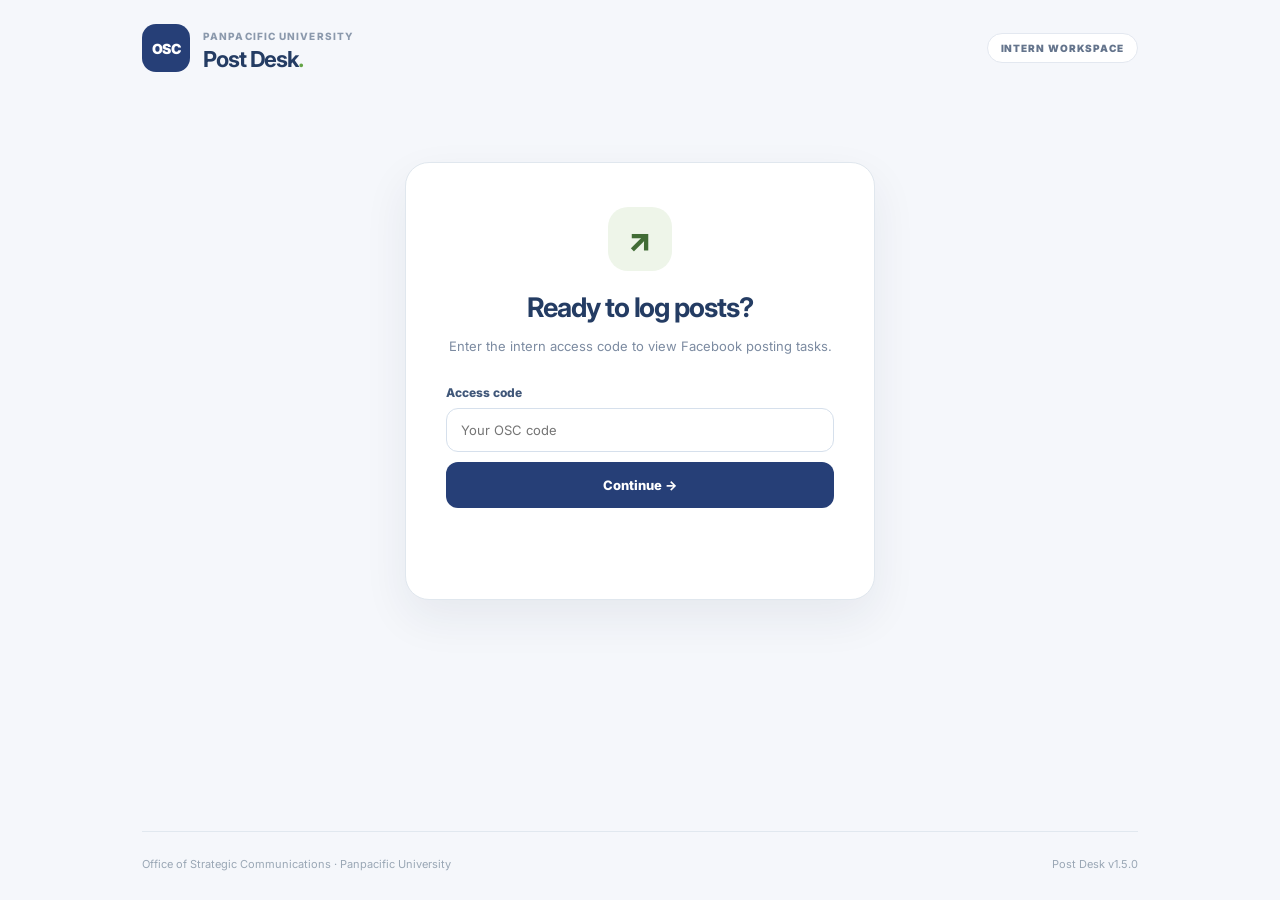
==== commit 6cfc6b93: "1.5.0 Update 1.5.0 Update" ====
--- a/facebook-posts.html
+++ b/facebook-posts.html
@@ -1,29 +1,25 @@
 <!doctype html>
-<html lang="en"><head><meta charset="utf-8"><meta name="viewport" content="width=device-width,initial-scale=1">
-<title>Facebook Post Link Log · OSC</title>
+<html lang="en"><head><meta charset="utf-8"><meta name="viewport" content="width=device-width, initial-scale=1">
+<title>Post Desk · OSC Intern Workspace</title>
+<meta name="referrer" content="no-referrer">
 <link rel="preconnect" href="https://fonts.googleapis.com"><link rel="preconnect" href="https://fonts.gstatic.com" crossorigin>
 <link href="https://fonts.googleapis.com/css2?family=Inter:wght@400;500;600;700;800&display=swap" rel="stylesheet">
-<link rel="stylesheet" href="style.css"><link rel="stylesheet" href="workspace.css"></head>
-<body><div class="app-shell workspace-shell">
-<header class="workspace-header"><p class="eyebrow">OFFICE OF STRATEGIC COMMUNICATIONS</p><h1>Facebook Post Link Log</h1><p>A focused workspace for interns to register published Facebook post links against existing OSC request IDs.</p></header>
-<nav class="osc-primary-nav" aria-label="OSC workspace navigation">
-<a href="index.html" class="osc-nav-link">Requests</a><a href="statistics.html" class="osc-nav-link">Statistics &amp; SDGs</a><a href="facebook-posts.html" class="osc-nav-link current" aria-current="page">Facebook Post Links</a>
-</nav>
-<main class="workspace-content">
-<section class="workspace-surface"><div class="section-head"><div><p class="eyebrow">PUBLISHED CONTENT</p><h2>Find a request</h2><p>Search by RID, request title, office or requester. Choose the corresponding request to avoid mismatched links.</p></div><button id="reloadPosts" class="workspace-button secondary">↻ Refresh</button></div>
-  <label for="postRequestSearch" class="workspace-label">Search requests</label><input id="postRequestSearch" type="search" class="workspace-search" placeholder="e.g., RID0234, event, office, requester">
-  <p id="postSearchStatus" role="status" class="workspace-feedback">Loading request records…</p>
-  <div id="postRequestResults" class="post-results"></div>
+<link rel="stylesheet" href="intern.css"></head>
+<body><div class="intern-shell">
+<header class="intern-header"><div class="brand-mark" aria-hidden="true">OSC</div><div><span class="intern-kicker">PANPACIFIC UNIVERSITY</span><h1>Post Desk<span class="intern-dot">.</span></h1></div><span class="intern-only-tag">INTERN WORKSPACE</span></header>
+<main>
+<section id="internGate" class="intern-gate"><div class="gate-logo" aria-hidden="true">↗</div><h2>Ready to log posts?</h2><p>Enter the intern access code to view Facebook posting tasks.</p>
+<form id="internLogin"><label for="internPin">Access code</label><div class="gate-entry"><input id="internPin" type="password" required autocomplete="off" placeholder="Your OSC code"><button type="submit" id="internUnlock">Continue →</button></div></form>
+<p id="internGateStatus" role="status" class="intern-feedback"></p>
 </section>
-<section class="workspace-surface"><div class="section-head"><div><p class="eyebrow">SELECTED REQUEST</p><h2 id="selectedPostTitle">No request selected</h2><p id="selectedPostDescription">Choose a request above to manage its published post links.</p></div><a id="openSelectedDashboard" href="index.html" class="workspace-button secondary" hidden>View request</a></div>
-  <div class="post-links-section"><h3>Already recorded</h3><div id="existingPostLinks" class="existing-post-links"><p class="workspace-empty">No request selected.</p></div></div>
+<section id="internWorkspace" class="intern-workspace" hidden>
+<div class="desk-topline"><div><span class="intern-overline">PENDING PUBLICATIONS</span><h2>Link what’s live.</h2><p>Only requests marked <strong>Posting</strong> without a saved Facebook URL appear here.</p></div><button type="button" id="internRefresh" class="desk-icon-button" title="Refresh pending tasks" aria-label="Refresh pending tasks">↻</button></div>
+<div class="desk-toolbar"><span class="pending-pill" id="internPendingCount">0 pending</span><div class="view-switch" role="group" aria-label="Display mode"><button type="button" id="cardViewBtn" class="active" aria-pressed="true">Cards</button><button type="button" id="tableViewBtn" aria-pressed="false">Table</button></div></div>
+<p id="internFeedback" class="intern-feedback" role="status"></p>
+<section id="cardView" class="intern-card-view" aria-label="Swipeable posting tasks"><div id="postCard" class="swipe-card" tabindex="0"></div>
+<div class="desk-actions"><button type="button" id="prevTask" class="round-action" aria-label="Previous task">←</button><button type="button" id="skipTask" class="skip-action">Skip for now</button><button type="button" id="nextTask" class="round-action" aria-label="Next task">→</button></div><p class="swipe-hint">Swipe left to skip · Swipe right to save a valid link</p></section>
+<section id="tableView" class="intern-table-view" hidden><div class="table-search"><label for="internSearch">Find a request</label><input type="search" id="internSearch" placeholder="Search ID or activity"></div><div class="table-wrap"><table><thead><tr><th>Request ID</th><th>Activity</th><th>Published Facebook URL</th><th></th></tr></thead><tbody id="internTableBody"></tbody></table></div></section>
 </section>
-<section class="workspace-surface"><div class="section-head"><div><p class="eyebrow">INTERN DATA ENTRY</p><h2>Add published Facebook links</h2><p>Paste one URL per line. Existing links are preserved and duplicates are skipped. Each save is attached to the selected request.</p></div></div>
-  <form id="postLinkForm" class="post-entry-form"><div><label for="postLinksInput" class="workspace-label">Facebook post URLs</label><textarea id="postLinksInput" rows="6" placeholder="https://www.facebook.com/...\nhttps://www.facebook.com/..." required disabled></textarea></div>
-    <div><label for="internPostCode" class="workspace-label">Intern link-entry code</label><input id="internPostCode" type="password" autocomplete="off" placeholder="Code from OSC administrator" required disabled><p class="workspace-help">The code is configured privately in the Dashboard Apps Script project.</p></div>
-    <div class="post-entry-actions"><button id="savePostLinks" type="submit" class="workspace-button primary" disabled>Save post links</button><p id="saveLinksFeedback" role="status" class="workspace-feedback"></p></div>
-  </form>
-</section>
-<section class="workspace-surface note-surface"><h2>Important</h2><p>Use the official published post URL, not the Drive or Canva design link. Only HTTPS links from Facebook or fb.watch are accepted. The link-entry code is a lightweight operational safeguard; a future role-authenticated workflow is recommended before opening this page to a wider audience.</p></section>
 </main>
-<footer class="dashboard-footer osc-footer"><div class="osc-footer-identity"><strong>Office of Strategic Communications</strong><span>Panpacific University · Request Management System</span></div><div class="osc-footer-meta"><span>v1.4.0</span><span class="footer-dot">·</span><span>November 5, 2026</span></div></footer></div><script src="config.js"></script><script src="facebook-posts.js"></script></body></html>+<footer class="intern-footer"><span>Office of Strategic Communications · Panpacific University</span><span>Post Desk v1.5.0</span></footer>
+</div><script src="config.js"></script><script src="facebook-posts.js"></script></body></html>
--- a/intern.css
+++ b/intern.css
@@ -0,0 +1,32 @@
+/* OSC Intern Post Desk — isolated visual design and zero admin navigation */
+:root{font-family:Inter,Arial,sans-serif;color:#243c63;background:#f5f7fb;font-synthesis:none;}
+*{box-sizing:border-box;}body{margin:0;min-height:100dvh;}button,input{font:inherit;}button{cursor:pointer;}[hidden]{display:none!important;}
+.intern-shell{max-width:1040px;margin:0 auto;padding:24px 22px;min-height:100dvh;display:flex;flex-direction:column;}
+.intern-header{display:flex;gap:13px;align-items:center;margin-bottom:48px;}
+.brand-mark{display:grid;place-items:center;width:48px;height:48px;border-radius:14px;background:#263f77;color:#fff;font-weight:900;letter-spacing:-.06em;font-size:14px;}
+.intern-kicker{font-size:10px;font-weight:800;color:#8b99ac;letter-spacing:.11em;}
+h1{font-size:22px;margin:2px 0 0;letter-spacing:-.05em;}.intern-dot{color:#64a446;}
+.intern-only-tag{margin-left:auto;font-size:10px;font-weight:900;letter-spacing:.09em;border:1px solid #e3e8f0;border-radius:100px;color:#64748c;padding:8px 13px;background:#fff;}
+.intern-shell main{flex:1;}.intern-gate{max-width:470px;margin:42px auto 0;padding:44px 40px;text-align:center;border:1px solid #e0e7ee;background:#fff;border-radius:24px;box-shadow:0 18px 46px rgba(34,49,77,.07);}
+.gate-logo{width:64px;height:64px;border-radius:20px;background:#eef5e9;color:#416c35;margin:0 auto 20px;display:grid;place-items:center;font-size:33px;font-weight:800;}
+.intern-gate h2{font-size:27px;letter-spacing:-.04em;margin:0 0 8px;}.intern-gate p{font-size:13px;color:#7c8ba1;line-height:1.5;}
+.intern-gate form{text-align:left;margin-top:28px;}.intern-gate label,.table-search label{display:block;font-size:12px;font-weight:800;color:#405779;margin-bottom:8px;}
+.gate-entry{display:grid;gap:10px;}.gate-entry input,.table-search input{width:100%;border:1px solid #d6e0ec;background:#fff;border-radius:12px;padding:13px 14px;font-size:13px;color:#263f77;outline:0;}
+.gate-entry input:focus,.table-search input:focus,.card-url:focus{border-color:#5a7aab;box-shadow:0 0 0 3px #e6eef9;}
+.gate-entry button{border:0;border-radius:12px;min-height:46px;background:#263f77;color:white;font-size:13px;font-weight:800;}.gate-entry button:hover{background:#33548f;}
+.intern-feedback{font-size:12px;margin:15px 0;color:#65778c;min-height:17px;}.intern-feedback.error{color:#c04d40;}.intern-feedback.success{color:#427536;}
+.intern-workspace{max-width:880px;margin:0 auto;}.desk-topline{display:flex;justify-content:space-between;align-items:flex-start;gap:20px;}.intern-overline{font-size:10px;letter-spacing:.12em;color:#84a26e;font-weight:900;}.desk-topline h2{font-size:clamp(24px,4vw,37px);margin:8px 0 4px;letter-spacing:-.045em;}.desk-topline p{font-size:13px;color:#72839a;margin:0;line-height:1.5;}.desk-icon-button{background:white;border:1px solid #e0e6f0;color:#263f77;width:42px;height:42px;border-radius:12px;font-size:22px;}
+.desk-toolbar{display:flex;justify-content:space-between;align-items:center;margin:27px 0 4px;gap:12px;}.pending-pill{background:#e9f3e5;color:#416c35;border-radius:100px;padding:8px 13px;font-size:12px;font-weight:800;}
+.view-switch{background:#e9eef6;padding:4px;border-radius:11px;display:flex;gap:3px;}.view-switch button{border:0;padding:8px 17px;border-radius:8px;background:transparent;color:#78889d;font-size:12px;font-weight:800;}.view-switch button.active{background:white;color:#263f77;box-shadow:0 2px 8px rgba(35,53,86,.07);}
+.intern-card-view{padding:8px 0;}.swipe-card{touch-action:pan-y;max-width:620px;margin:0 auto;background:white;border:1px solid #dde6f0;box-shadow:0 24px 60px rgba(37,59,94,.09);border-radius:24px;padding:28px 29px;min-height:345px;display:flex;flex-direction:column;}
+.swipe-card-top{display:flex;justify-content:space-between;align-items:center;gap:12px;}.card-caption,.card-position{font-size:10px;font-weight:900;letter-spacing:.1em;color:#8a99ad;}.card-rid{display:inline-flex;align-items:center;align-self:flex-start;font-size:12px;font-weight:850;color:#477b3a;background:#eaf4e6;padding:7px 11px;border-radius:8px;}
+.swipe-card-content{padding:32px 0 25px;flex:1;}.swipe-card-content h3{font-size:clamp(20px,3.2vw,30px);line-height:1.23;font-weight:800;letter-spacing:-.04em;margin:16px 0 0;color:#263f77;overflow-wrap:anywhere;}
+.card-input-label{display:block;color:#71849c;font-size:11px;font-weight:800;margin-bottom:7px;}.card-url{border:1px solid #d6e0ec;border-radius:11px;min-height:46px;width:100%;padding:12px 14px;outline:0;color:#263f77;font-size:13px;}
+.card-save{margin-top:12px;display:flex;justify-content:space-between;align-items:center;width:100%;min-height:45px;background:#263f77;border:0;border-radius:11px;color:#fff;padding:0 16px;font-weight:850;font-size:13px;}.card-save:hover{background:#36588e;}
+.swipe-card.empty{text-align:center;align-items:center;justify-content:center;gap:9px;padding:55px 20px;}.swipe-card.empty h3{font-size:24px;margin:0;}.swipe-card.empty p{font-size:13px;color:#8390a0;line-height:1.5;margin:0;}.all-clear-icon{width:64px;height:64px;border-radius:100px;background:#e3f2df;color:#477b3a;font-size:31px;display:grid;place-items:center;margin-bottom:10px;}
+.desk-actions{display:flex;justify-content:center;gap:12px;align-items:center;margin-top:23px;}.round-action{border:1px solid #dfe7ef;background:white;color:#263f77;border-radius:50%;height:43px;width:43px;font-size:19px;}.skip-action{border:1px solid #dce4ef;background:#edf1f7;border-radius:100px;padding:12px 20px;font-size:12px;font-weight:850;color:#5c6d82;}.round-action:hover,.skip-action:hover{background:#e4edfa;}.round-action:disabled,.skip-action:disabled{opacity:.35;cursor:default;}
+.swipe-hint{text-align:center;font-size:11px;color:#9aa6b7;margin-top:15px;}
+.intern-table-view{margin:20px 0 25px;background:#fff;border:1px solid #e0e7f0;border-radius:18px;padding:21px;}.table-search{max-width:350px;margin-bottom:18px;}.table-wrap{overflow-x:auto;}.table-wrap table{border-collapse:collapse;width:100%;font-size:12px;}.table-wrap th{text-align:left;color:#7a8da4;font-size:11px;padding:12px;border-bottom:1px solid #e6edf3;white-space:nowrap;}.table-wrap td{padding:11px 12px;border-bottom:1px solid #ebeff5;color:#455d79;}.table-rid{font-weight:800;color:#386b32!important;white-space:nowrap;}.table-wrap input{width:100%;min-width:175px;border:1px solid #dce5ec;border-radius:9px;padding:10px;outline:0;color:#263f77;font-size:12px;}.table-wrap button{border:0;background:#263f77;border-radius:9px;padding:10px 13px;color:white;font-weight:800;white-space:nowrap;font-size:11px;}.table-empty{text-align:center;color:#8d9aad;padding:22px!important;}
+.intern-footer{display:flex;align-items:center;justify-content:space-between;gap:12px;flex-wrap:wrap;font-size:11px;color:#9aa7b5;padding:25px 0 5px;margin-top:50px;border-top:1px solid #e1e8ef;}
+.sr-only{position:absolute;width:1px;height:1px;padding:0;margin:-1px;overflow:hidden;clip:rect(0,0,0,0);white-space:nowrap;border:0;}
+@media(max-width:640px){.intern-shell{padding:17px 14px;}.intern-header{margin-bottom:24px;}.intern-only-tag{font-size:8px;padding:6px 9px;}.intern-gate{margin-top:22px;padding:30px 20px;}.swipe-card{padding:21px;min-height:360px;}.swipe-card-content{padding:34px 0 22px;}.desk-topline p{font-size:12px;}.intern-footer{margin-top:34px;}}
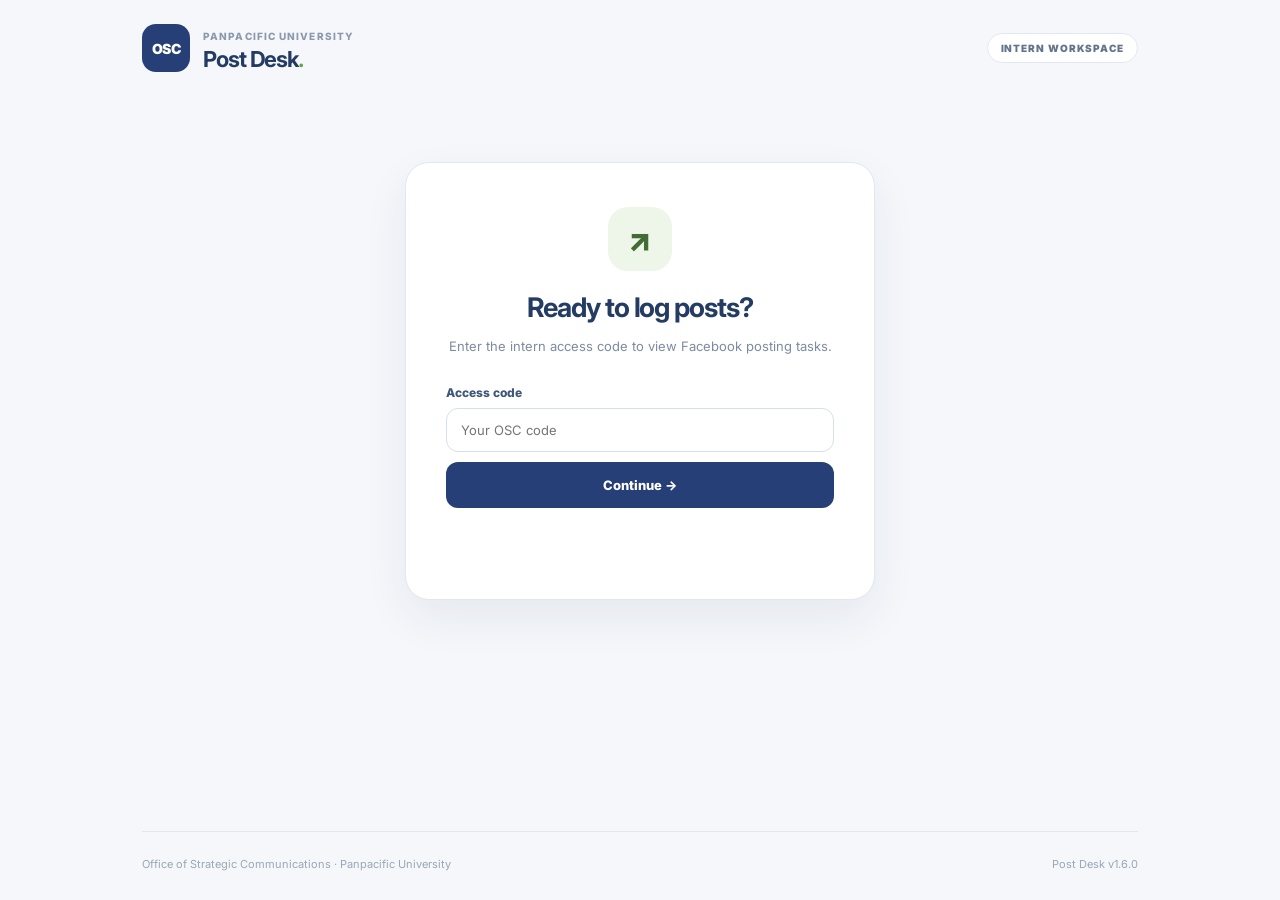
==== commit e5b8797a: "1.6.1 1.6.1" ====
--- a/facebook-posts.html
+++ b/facebook-posts.html
@@ -21,5 +21,5 @@
 <section id="tableView" class="intern-table-view" hidden><div class="table-search"><label for="internSearch">Find a request</label><input type="search" id="internSearch" placeholder="Search ID or activity"></div><div class="table-wrap"><table><thead><tr><th>Request ID</th><th>Activity</th><th>Published Facebook URL</th><th></th></tr></thead><tbody id="internTableBody"></tbody></table></div></section>
 </section>
 </main>
-<footer class="intern-footer"><span>Office of Strategic Communications · Panpacific University</span><span>Post Desk v1.5.0</span></footer>
+<footer class="intern-footer"><span>Office of Strategic Communications · Panpacific University</span><span>Post Desk v1.6.0</span></footer>
 </div><script src="config.js"></script><script src="facebook-posts.js"></script></body></html>
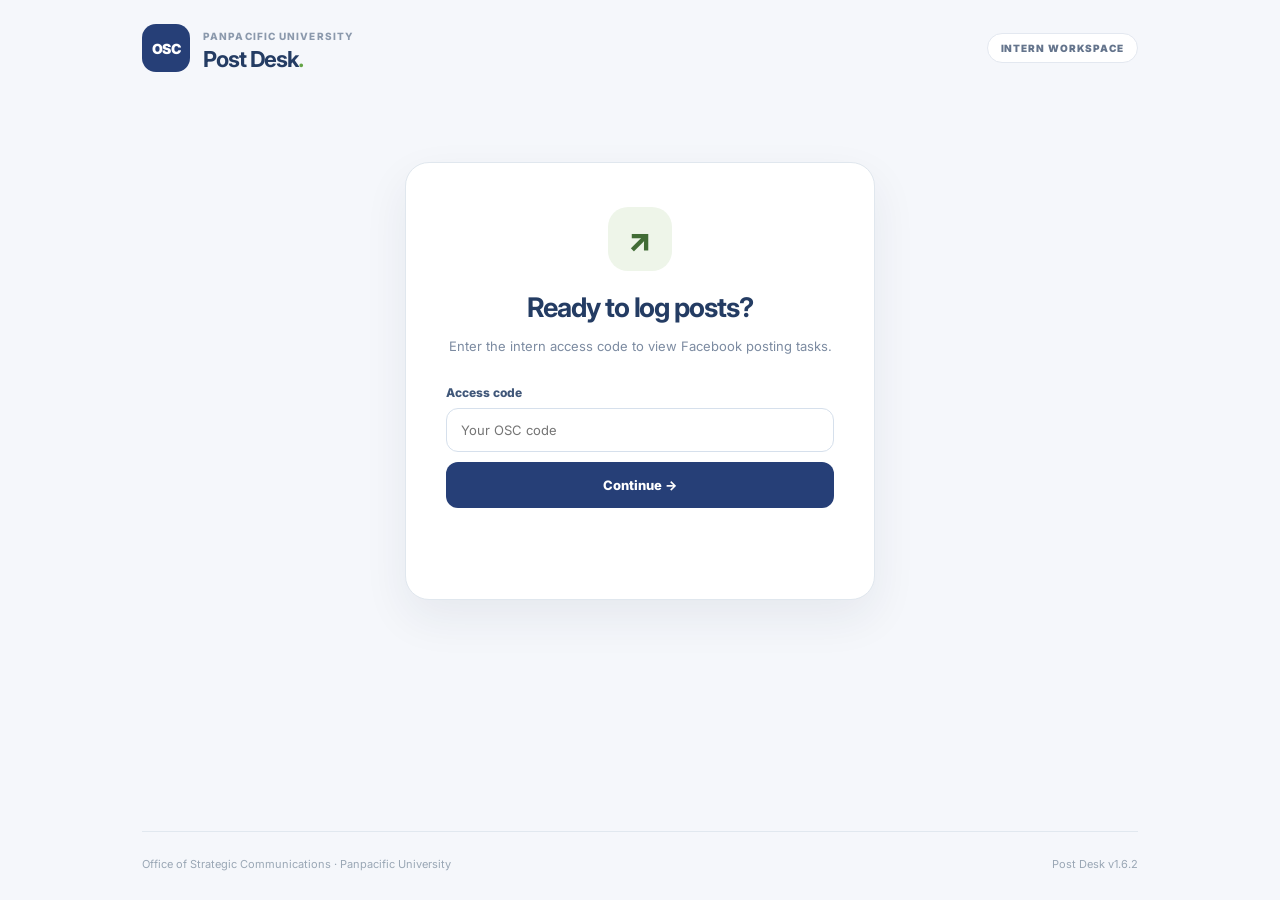
==== commit 7845cc0d: "1.6.2 - SDG Tagging 1.6.2 - SDG Tagging" ====
--- a/facebook-posts.html
+++ b/facebook-posts.html
@@ -21,5 +21,5 @@
 <section id="tableView" class="intern-table-view" hidden><div class="table-search"><label for="internSearch">Find a request</label><input type="search" id="internSearch" placeholder="Search ID or activity"></div><div class="table-wrap"><table><thead><tr><th>Request ID</th><th>Activity</th><th>Published Facebook URL</th><th></th></tr></thead><tbody id="internTableBody"></tbody></table></div></section>
 </section>
 </main>
-<footer class="intern-footer"><span>Office of Strategic Communications · Panpacific University</span><span>Post Desk v1.6.0</span></footer>
+<footer class="intern-footer"><span>Office of Strategic Communications · Panpacific University</span><span>Post Desk v1.6.2</span></footer>
 </div><script src="config.js"></script><script src="facebook-posts.js"></script></body></html>
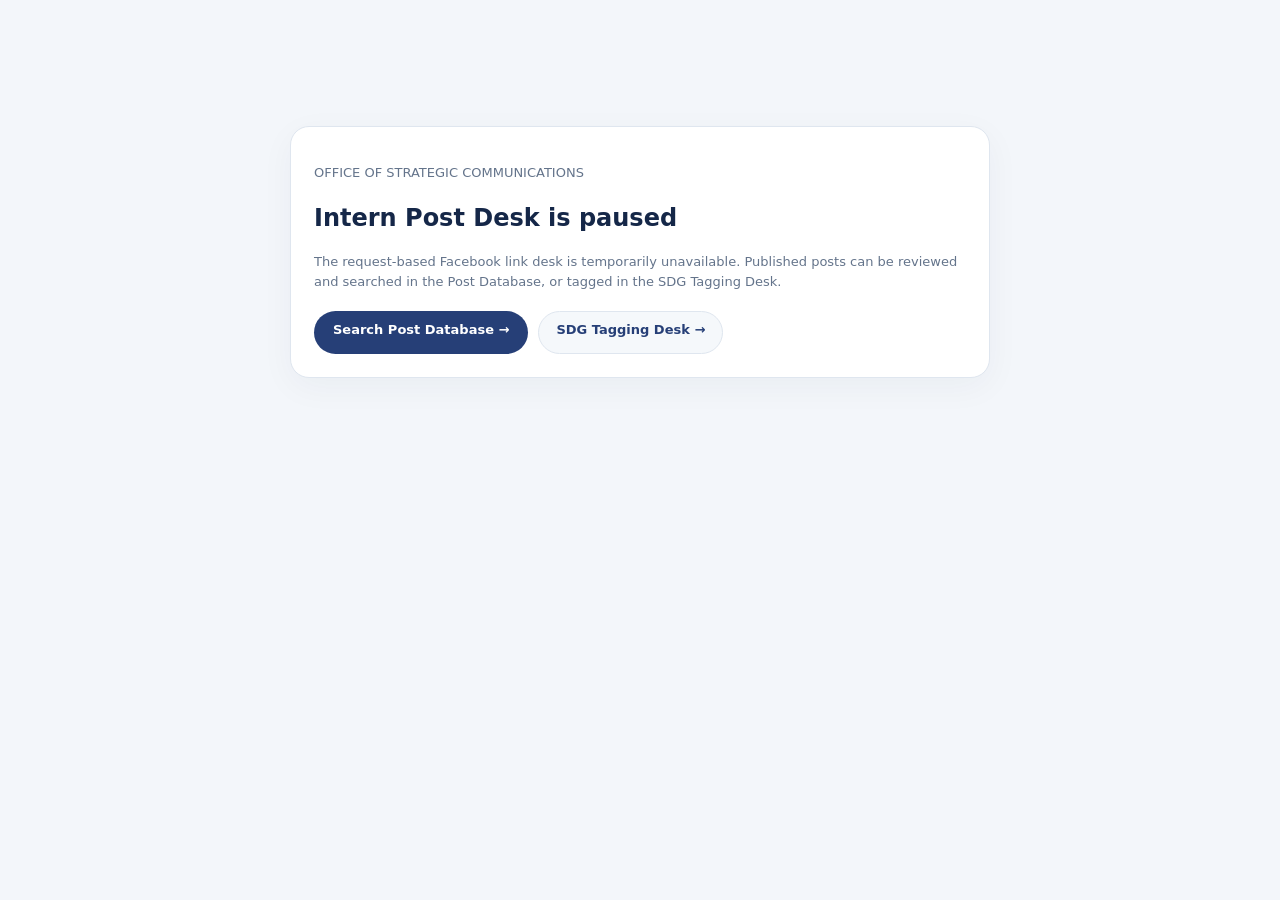
==== commit bf8e0bdd: "1.6.3 - Persistent 1.6.3 - Persistent" ====
--- a/facebook-posts.html
+++ b/facebook-posts.html
@@ -1,25 +1 @@
-<!doctype html>
-<html lang="en"><head><meta charset="utf-8"><meta name="viewport" content="width=device-width, initial-scale=1">
-<title>Post Desk · OSC Intern Workspace</title>
-<meta name="referrer" content="no-referrer">
-<link rel="preconnect" href="https://fonts.googleapis.com"><link rel="preconnect" href="https://fonts.gstatic.com" crossorigin>
-<link href="https://fonts.googleapis.com/css2?family=Inter:wght@400;500;600;700;800&display=swap" rel="stylesheet">
-<link rel="stylesheet" href="intern.css"></head>
-<body><div class="intern-shell">
-<header class="intern-header"><div class="brand-mark" aria-hidden="true">OSC</div><div><span class="intern-kicker">PANPACIFIC UNIVERSITY</span><h1>Post Desk<span class="intern-dot">.</span></h1></div><span class="intern-only-tag">INTERN WORKSPACE</span></header>
-<main>
-<section id="internGate" class="intern-gate"><div class="gate-logo" aria-hidden="true">↗</div><h2>Ready to log posts?</h2><p>Enter the intern access code to view Facebook posting tasks.</p>
-<form id="internLogin"><label for="internPin">Access code</label><div class="gate-entry"><input id="internPin" type="password" required autocomplete="off" placeholder="Your OSC code"><button type="submit" id="internUnlock">Continue →</button></div></form>
-<p id="internGateStatus" role="status" class="intern-feedback"></p>
-</section>
-<section id="internWorkspace" class="intern-workspace" hidden>
-<div class="desk-topline"><div><span class="intern-overline">PENDING PUBLICATIONS</span><h2>Link what’s live.</h2><p>Only requests marked <strong>Posting</strong> without a saved Facebook URL appear here.</p></div><button type="button" id="internRefresh" class="desk-icon-button" title="Refresh pending tasks" aria-label="Refresh pending tasks">↻</button></div>
-<div class="desk-toolbar"><span class="pending-pill" id="internPendingCount">0 pending</span><div class="view-switch" role="group" aria-label="Display mode"><button type="button" id="cardViewBtn" class="active" aria-pressed="true">Cards</button><button type="button" id="tableViewBtn" aria-pressed="false">Table</button></div></div>
-<p id="internFeedback" class="intern-feedback" role="status"></p>
-<section id="cardView" class="intern-card-view" aria-label="Swipeable posting tasks"><div id="postCard" class="swipe-card" tabindex="0"></div>
-<div class="desk-actions"><button type="button" id="prevTask" class="round-action" aria-label="Previous task">←</button><button type="button" id="skipTask" class="skip-action">Skip for now</button><button type="button" id="nextTask" class="round-action" aria-label="Next task">→</button></div><p class="swipe-hint">Swipe left to skip · Swipe right to save a valid link</p></section>
-<section id="tableView" class="intern-table-view" hidden><div class="table-search"><label for="internSearch">Find a request</label><input type="search" id="internSearch" placeholder="Search ID or activity"></div><div class="table-wrap"><table><thead><tr><th>Request ID</th><th>Activity</th><th>Published Facebook URL</th><th></th></tr></thead><tbody id="internTableBody"></tbody></table></div></section>
-</section>
-</main>
-<footer class="intern-footer"><span>Office of Strategic Communications · Panpacific University</span><span>Post Desk v1.6.2</span></footer>
-</div><script src="config.js"></script><script src="facebook-posts.js"></script></body></html>+<!doctype html><html lang="en"><head><meta charset="utf-8"><meta name="viewport" content="width=device-width, initial-scale=1"><title>Post Desk Paused · OSC</title><link rel="stylesheet" href="post-monitoring.css"></head><body><main class="layout" style="max-width:700px;padding-top:14vh"><section class="panel"><p class="muted">OFFICE OF STRATEGIC COMMUNICATIONS</p><h1>Intern Post Desk is paused</h1><p class="muted">The request-based Facebook link desk is temporarily unavailable. Published posts can be reviewed and searched in the Post Database, or tagged in the SDG Tagging Desk.</p><div class="actions"><a class="primary" href="post-database.html" style="text-decoration:none">Search Post Database →</a><a class="secondary" href="post-sdg-desk.html" style="text-decoration:none">SDG Tagging Desk →</a></div></section></main></body></html>
--- a/post-monitoring.css
+++ b/post-monitoring.css
@@ -0,0 +1,6 @@
+/* OSC Post Monitoring v1.6.0 */
+:root{color-scheme:light;--blue:#263f77;--green:#416f2b;--ink:#152748;--muted:#64748b;--edge:#dfe6ef;--surface:#fff;--bg:#f3f6fa;font-family:Inter,system-ui,-apple-system,sans-serif}
+*{box-sizing:border-box}body{margin:0;background:var(--bg);color:var(--ink)}button,input,select{font:inherit}button{cursor:pointer}button:disabled{cursor:not-allowed;opacity:.55}a{color:var(--blue)}[hidden]{display:none!important}.layout{width:min(1100px,calc(100% - 32px));margin:0 auto;padding:30px 0 55px}.head{display:flex;justify-content:space-between;gap:20px;align-items:center;margin-bottom:23px}.head-copy small,.kicker{font-size:11px;font-weight:800;letter-spacing:.12em;color:var(--green);text-transform:uppercase}.head h1{margin:7px 0;font-size:clamp(24px,3vw,34px);letter-spacing:-.04em}.sub{color:var(--muted);font-size:14px;line-height:1.65;margin:4px 0 0}.head a,.plain-link{font-size:13px;text-decoration:none;font-weight:700}.panel{border:1px solid var(--edge);background:var(--surface);box-shadow:0 9px 34px rgba(22,42,77,.045);border-radius:19px;padding:23px;margin-bottom:17px}.panel h2{font-size:17px;letter-spacing:-.02em;margin:0 0 8px}.fields{display:grid;grid-template-columns:repeat(2,minmax(0,1fr));gap:13px}.field label{display:block;font-size:12px;color:var(--ink);font-weight:750;margin-bottom:7px}.field input,.field select,.input{width:100%;border:1px solid #cdd7e4;border-radius:10px;background:white;padding:11px 12px;min-height:43px;font-size:13px;color:var(--ink)}.field input:focus,.field select:focus{outline:2px solid #cfdbf7;outline-offset:1px}.primary{border:0;background:var(--blue);color:#fff;border-radius:999px;padding:11px 19px;min-height:43px;font-size:13px;font-weight:800}.secondary{border:1px solid var(--edge);background:#f5f8fb;border-radius:999px;padding:10px 17px;min-height:43px;color:var(--blue);font-size:13px;font-weight:750}.actions{display:flex;align-items:center;gap:10px;flex-wrap:wrap;margin-top:18px}.message{min-height:20px;margin:14px 0 0;font-size:13px;color:#557096}.message.error{color:#b91c1c}.message.ok{color:#2e6b26}.pill{display:inline-flex;border-radius:20px;padding:6px 10px;background:#eaf4e7;color:#3c6e2e;font-size:11px;font-weight:800}.muted{color:var(--muted);font-size:13px;line-height:1.6}.stats{display:flex;gap:10px;flex-wrap:wrap}.stat{background:#f5f8fb;border-radius:11px;padding:10px 14px;font-size:12px;font-weight:700;color:var(--ink)}.table-scroll{overflow:auto;border:1px solid var(--edge);border-radius:14px;margin-top:14px}table{width:100%;border-collapse:collapse;font-size:12px;text-align:left}th,td{padding:12px 11px;border-bottom:1px solid #e8edf3;vertical-align:top}th{background:#f7f9fc;color:#51647e;font-size:11px;white-space:nowrap}tbody tr:last-child td{border-bottom:none}td.url-cell{max-width:190px;overflow-wrap:anywhere}footer{margin-top:29px;color:#8291a4;font-size:11px;display:flex;justify-content:space-between;gap:12px}.empty{padding:34px;text-align:center;color:var(--muted)}
+/* Intern card */
+.gate{max-width:480px;margin:45px auto;padding:30px}.gate h2{font-size:23px}.desk-header{display:flex;justify-content:space-between;align-items:center;gap:15px}.desk-status{display:flex;align-items:center;gap:10px}.desk-card{max-width:640px;margin:22px auto;padding:32px;border-radius:25px;border:1px solid var(--edge);background:#fff;box-shadow:0 15px 46px rgba(22,42,77,.07);touch-action:pan-y}.desk-card h2{font-size:clamp(21px,3vw,28px);line-height:1.27;letter-spacing:-.035em;margin:14px 0}.desk-card .url{color:var(--muted);font-size:12px;overflow-wrap:anywhere}.chips{display:flex;gap:7px;flex-wrap:wrap;margin:15px 0}.chip{border-radius:9px;border:1px solid #d8e1ec;background:#f8fafc;min-width:64px;padding:9px 10px;color:var(--ink);font-size:11px;font-weight:750}.chip[aria-pressed=true]{background:#e9f3e6;color:#2e6927;border-color:#90b88a}.desk-card label{font-size:12px;font-weight:800;display:block;margin-top:20px}.desk-actions{display:flex;gap:10px;justify-content:center;flex-wrap:wrap}.desk-tabs{display:flex;gap:6px;border:1px solid var(--edge);padding:5px;background:#fff;border-radius:100px}.desk-tabs button{padding:8px 13px;border:0;border-radius:100px;background:transparent;color:#53657e;font-size:12px}.desk-tabs button.active{background:var(--blue);color:#fff}.core-toggle{margin-top:15px;font-size:12px;color:var(--blue);background:none;border:0;text-decoration:underline;padding:5px 0}.table-action{border-radius:7px;background:#edf2fa;color:var(--blue);border:0;padding:8px 10px;font-size:11px;font-weight:750}.progress{background:#eff3f8;height:7px;overflow:hidden;border-radius:99px;margin:14px 0}.progress-inner{background:var(--green);height:100%;width:0%;transition:width .2s}details summary{cursor:pointer;font-size:12px;font-weight:750;color:var(--blue)}
+@media(max-width:700px){.layout{width:calc(100% - 22px);padding-top:18px}.panel{padding:16px}.fields{grid-template-columns:1fr}.head{flex-direction:column;align-items:flex-start}.desk-header{align-items:flex-start;flex-direction:column}.desk-card{padding:20px}.desk-tabs{align-self:flex-end}footer{flex-direction:column}}
